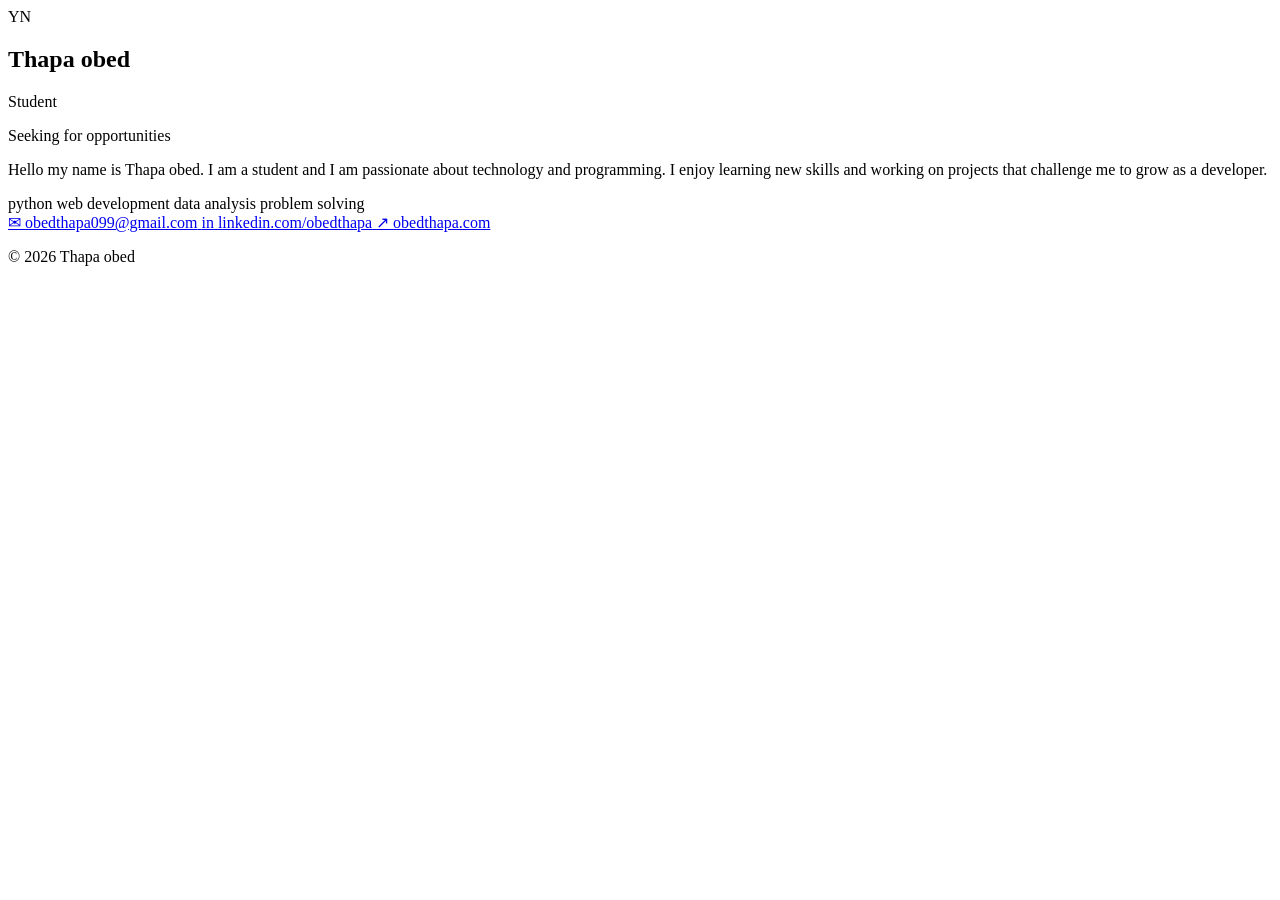
==== index.html @ 80c97f1c "Create personal business card in index.html This file serves as a personal online business card for " ====
<!doctype html>
<html lang="en">
  <head>
    <meta charset="UTF-8">
    <meta name="viewport" content="width=device-width, initial-scale=1">
    <meta name="theme-color" content="#101715">
    <meta
      name="description"
      content="A personal online business card."
    >
    <title>Thapa obed | Business Card</title>
    <link rel="stylesheet" href="style.css">
  </head>
  <body>
    <main class="card-wrapper">
      <article class="card" aria-labelledby="person-name">
        <header class="card-header">
          <div class="avatar-ring" aria-hidden="true">
            <span class="avatar-initials">YN</span>
          </div>
          <h1 class="name" id="person-name"> Thapa obed</h1>
          

          <p class="role">Student</p>
          <span class="badge">Seeking for opportunities</span>
        </header>

        <div class="card-content">
          <p class="bio">
            Hello my name is Thapa obed. I am a student and I am passionate about technology and programming. I enjoy learning new skills and working on projects that challenge me to grow as a developer.
          </p>

          <section class="skills-grid" aria-label="Skills">
            <span class="skill-tag">python</span>
            <span class="skill-tag">web development</span>
            <span class="skill-tag">data analysis</span>
            <span class="skill-tag">problem solving</span>
          </section>

          <nav class="contact-section" aria-label="Contact">
            <a class="contact-item" href="obedthapa099@gmail.com">
              <span class="icon" aria-hidden="true">✉</span>
              <span class="text">obedthapa099@gmail.com</span>
            </a>
            <a class="contact-item" href="https://www.linkedin.com/in/your-profile">
              <span class="icon" aria-hidden="true">in</span>
              <span class="text">linkedin.com/obedthapa</span>
            </a>
            <a class="contact-item" href="https://obedthapa.com">
              <span class="icon" aria-hidden="true">↗</span>
              <span class="text">obedthapa.com</span>
            </a>
          </nav>
        </div>

        <footer class="card-footer">
          <p>© <span id="year"></span> Thapa obed</p>
        </footer>
      </article>
    </main>
    <script>
      document.getElementById("year").textContent = new Date().getFullYear();
    </script>
  </body>
</html>
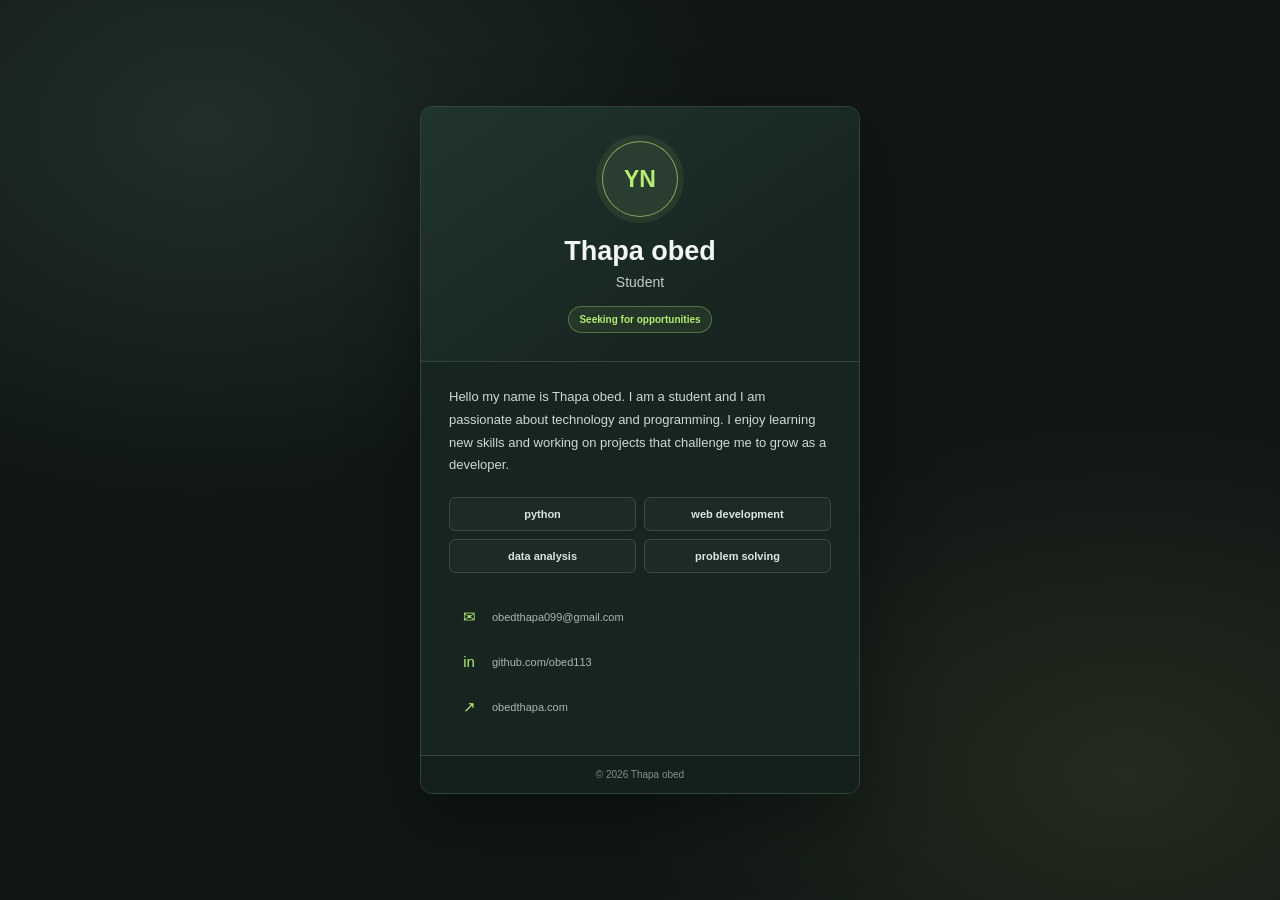
==== commit 01b99088: "Update LinkedIn link to GitHub in index.html" ====
--- a/index.html
+++ b/index.html
@@ -42,9 +42,9 @@
               <span class="icon" aria-hidden="true">✉</span>
               <span class="text">obedthapa099@gmail.com</span>
             </a>
-            <a class="contact-item" href="https://www.linkedin.com/in/your-profile">
+            <a class="contact-item" href="https://www.github.com/obed113">
               <span class="icon" aria-hidden="true">in</span>
-              <span class="text">linkedin.com/obedthapa</span>
+              <span class="text">github.com/obed113</span>
             </a>
             <a class="contact-item" href="https://obedthapa.com">
               <span class="icon" aria-hidden="true">↗</span>
--- a/style.css
+++ b/style.css
@@ -0,0 +1,211 @@
+:root {
+  color-scheme: dark;
+  font-family: "Plus Jakarta Sans", sans-serif;
+  font-synthesis: none;
+  text-rendering: optimizeLegibility;
+  --ink: #f3f7f1;
+  --muted: #aab8b1;
+  --panel: #172521;
+  --panel-edge: #33443d;
+  --accent: #b6ed72;
+}
+
+* {
+  box-sizing: border-box;
+}
+
+body {
+  min-width: 320px;
+  min-height: 100vh;
+  margin: 0;
+  display: grid;
+  place-items: center;
+  padding: 32px 18px;
+  color: var(--ink);
+  background:
+    radial-gradient(ellipse at 16% 14%, rgb(88 129 100 / 23%), transparent 34%),
+    radial-gradient(ellipse at 88% 86%, rgb(173 194 92 / 12%), transparent 32%),
+    #101715;
+}
+
+.card-wrapper {
+  width: min(100%, 440px);
+}
+
+.card {
+  overflow: hidden;
+  border: 1px solid var(--panel-edge);
+  border-radius: 12px;
+  background: var(--panel);
+  box-shadow: 0 24px 70px rgb(0 0 0 / 34%);
+  animation: card-enter 500ms ease-out both;
+}
+
+.card-header {
+  padding: 34px 28px 28px;
+  text-align: center;
+  border-bottom: 1px solid var(--panel-edge);
+  background: linear-gradient(145deg, #20352c, #172521 72%);
+}
+
+.avatar-ring {
+  width: 76px;
+  aspect-ratio: 1;
+  margin: 0 auto 19px;
+  display: grid;
+  place-items: center;
+  border: 1px solid rgb(182 237 114 / 64%);
+  border-radius: 50%;
+  background: #293d31;
+  box-shadow: 0 0 0 6px rgb(182 237 114 / 8%);
+}
+
+.avatar-initials {
+  color: var(--accent);
+  font-size: 23px;
+  font-weight: 700;
+}
+
+.name {
+  margin: 0;
+  font-size: 27px;
+  font-weight: 700;
+}
+
+.role {
+  margin: 7px 0 16px;
+  color: #c1cdc6;
+  font-size: 14px;
+}
+
+.badge {
+  display: inline-flex;
+  align-items: center;
+  min-height: 27px;
+  padding: 0 10px;
+  border: 1px solid rgb(182 237 114 / 32%);
+  border-radius: 999px;
+  color: var(--accent);
+  background: rgb(182 237 114 / 8%);
+  font-size: 10px;
+  font-weight: 700;
+}
+
+.card-content {
+  padding: 24px 28px 27px;
+}
+
+.bio {
+  margin: 0;
+  color: #d0d9d3;
+  font-size: 13px;
+  line-height: 1.75;
+}
+
+.skills-grid {
+  margin: 20px 0 23px;
+  display: grid;
+  grid-template-columns: repeat(2, minmax(0, 1fr));
+  gap: 8px;
+}
+
+.skill-tag {
+  min-height: 34px;
+  display: grid;
+  place-items: center;
+  padding: 6px 8px;
+  border: 1px solid #3a4b43;
+  border-radius: 6px;
+  color: #dce5df;
+  background: #1d2b26;
+  font-size: 11px;
+  font-weight: 600;
+  text-align: center;
+}
+
+.contact-section {
+  display: grid;
+  gap: 3px;
+}
+
+.contact-item {
+  min-width: 0;
+  min-height: 42px;
+  display: flex;
+  align-items: center;
+  gap: 12px;
+  padding: 8px 9px;
+  border-radius: 6px;
+  color: var(--muted);
+  font-size: 11px;
+  line-height: 1.5;
+  text-decoration: none;
+  transition: color 150ms ease, background-color 150ms ease;
+}
+
+a.contact-item:hover,
+a.contact-item:focus-visible {
+  color: var(--accent);
+  background: #22332b;
+}
+
+.icon {
+  width: 22px;
+  flex: 0 0 22px;
+  color: var(--accent);
+  font-size: 15px;
+  text-align: center;
+}
+
+.text {
+  min-width: 0;
+  overflow-wrap: anywhere;
+}
+
+.card-footer {
+  padding: 13px 20px;
+  border-top: 1px solid var(--panel-edge);
+  color: #829189;
+  background: #14201c;
+  text-align: center;
+}
+
+.card-footer p {
+  margin: 0;
+  font-size: 10px;
+}
+
+@keyframes card-enter {
+  from {
+    opacity: 0;
+    transform: translateY(12px);
+  }
+
+  to {
+    opacity: 1;
+    transform: translateY(0);
+  }
+}
+
+@media (max-width: 420px) {
+  .card-header {
+    padding: 28px 20px 24px;
+  }
+
+  .card-content {
+    padding: 21px 18px 23px;
+  }
+
+  .name {
+    font-size: 24px;
+  }
+}
+
+@media (prefers-reduced-motion: reduce) {
+  *,
+  *::before,
+  *::after {
+    animation-duration: 0.01ms !important;
+    transition-duration: 0.01ms !important;
+  }
+}
